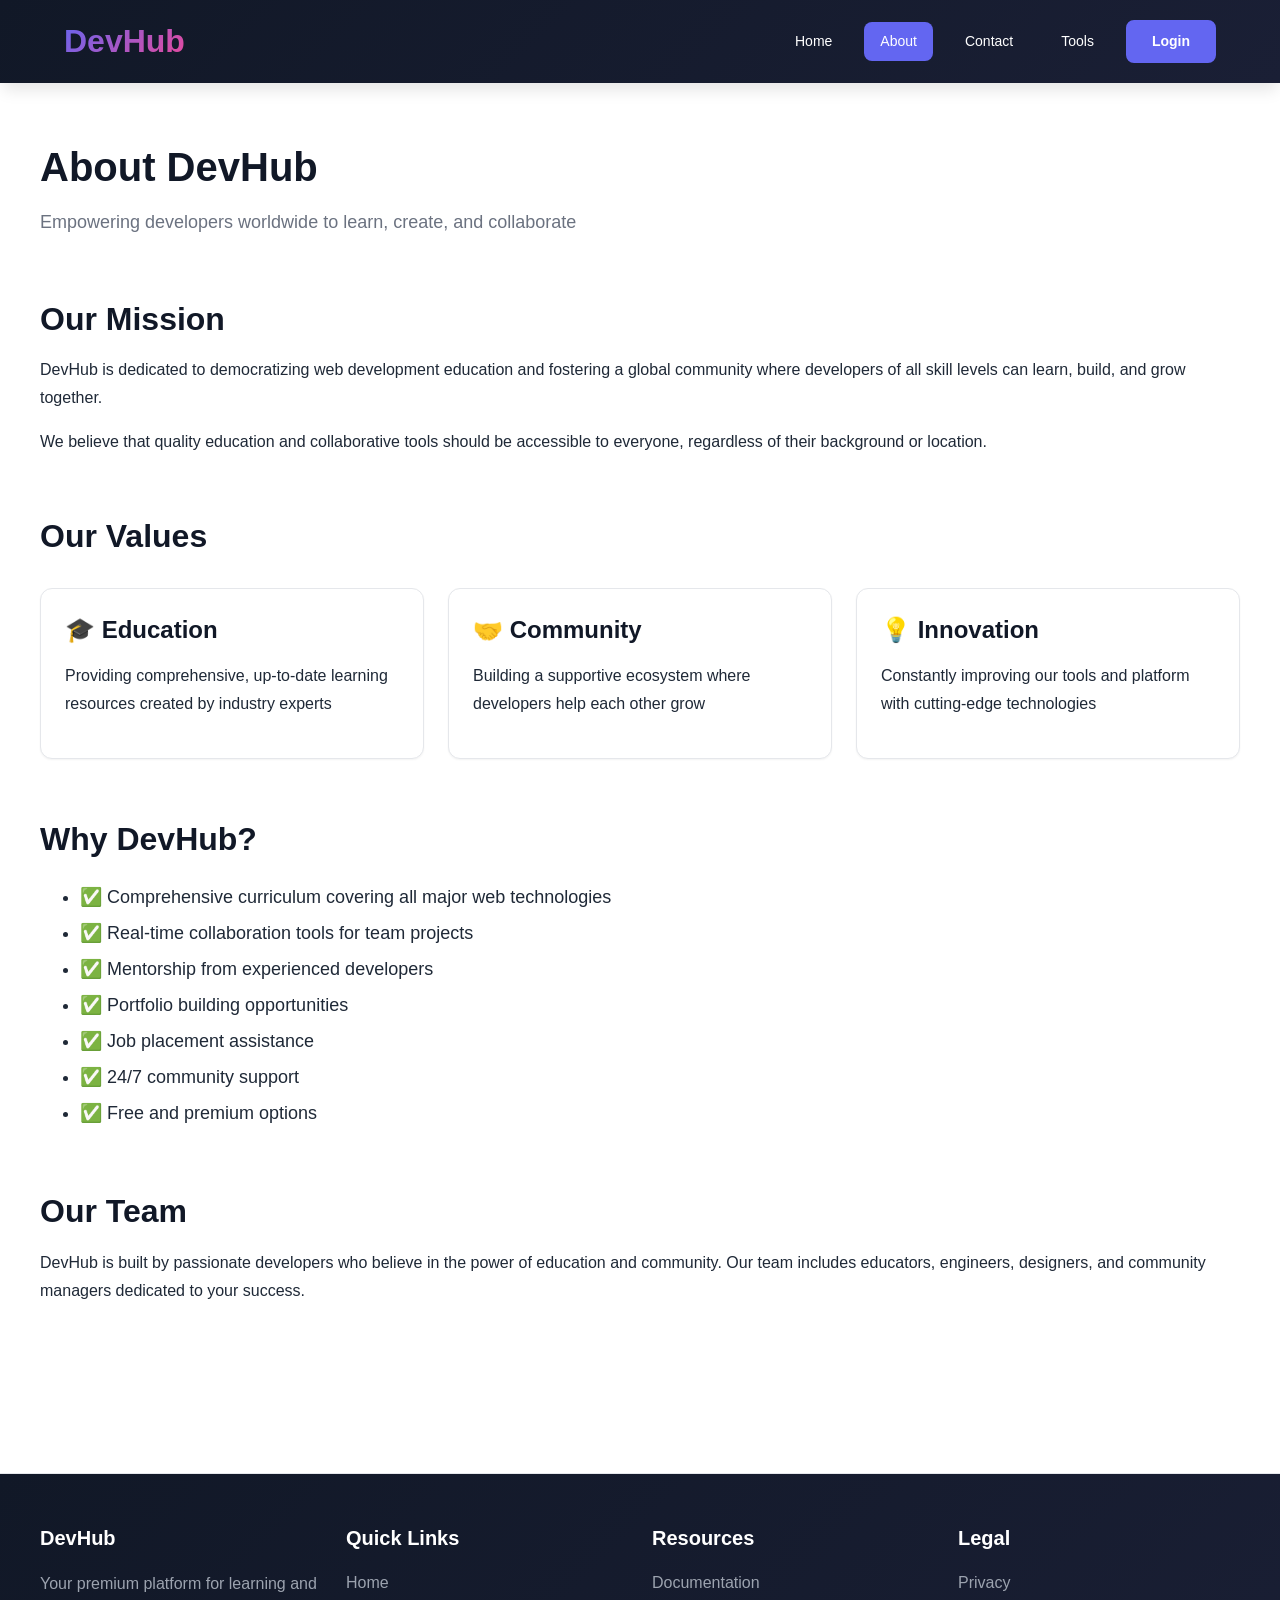
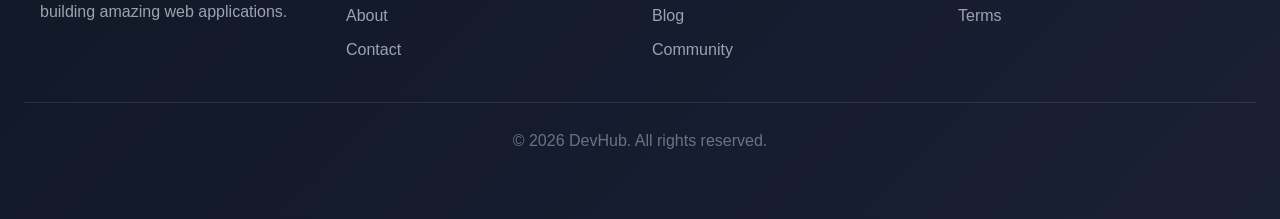
==== about.html @ 03b305f3 "htmlcommit2" ====
<!DOCTYPE html>
<html lang="en">
<head>
    <meta charset="UTF-8">
    <meta name="viewport" content="width=device-width, initial-scale=1.0">
    <meta name="description" content="About DevHub - Learn our story and mission">
    <title>About Us - DevHub</title>
    <link rel="icon" href="Media/Favicon.png" type="image/png">
    <link rel="stylesheet" href="css/global.css">
</head>
<body>
    <header>
        <div class="header-container">
            <div class="logo">
                <span>DevHub</span>
            </div>
            <nav>
                <a href="index.html">Home</a>
                <a href="about.html" class="active">About</a>
                <a href="contact.html">Contact</a>
                <a href="counter.html">Tools</a>
                <a href="login.html" class="nav-button">Login</a>
            </nav>
        </div>
    </header>

    <main class="container" style="padding: 60px 0;">
        <h1>About DevHub</h1>
        <p style="font-size: 18px; color: #6b7280;">Empowering developers worldwide to learn, create, and collaborate</p>

        <section style="margin: 60px 0;">
            <h2>Our Mission</h2>
            <p>DevHub is dedicated to democratizing web development education and fostering a global community where developers of all skill levels can learn, build, and grow together.</p>
            <p>We believe that quality education and collaborative tools should be accessible to everyone, regardless of their background or location.</p>
        </section>

        <section style="margin: 60px 0;">
            <h2>Our Values</h2>
            <div class="grid grid-3" style="margin-top: 30px;">
                <div class="card">
                    <h3>🎓 Education</h3>
                    <p>Providing comprehensive, up-to-date learning resources created by industry experts</p>
                </div>
                <div class="card">
                    <h3>🤝 Community</h3>
                    <p>Building a supportive ecosystem where developers help each other grow</p>
                </div>
                <div class="card">
                    <h3>💡 Innovation</h3>
                    <p>Constantly improving our tools and platform with cutting-edge technologies</p>
                </div>
            </div>
        </section>

        <section style="margin: 60px 0;">
            <h2>Why DevHub?</h2>
            <ul style="font-size: 18px; line-height: 2;">
                <li>✅ Comprehensive curriculum covering all major web technologies</li>
                <li>✅ Real-time collaboration tools for team projects</li>
                <li>✅ Mentorship from experienced developers</li>
                <li>✅ Portfolio building opportunities</li>
                <li>✅ Job placement assistance</li>
                <li>✅ 24/7 community support</li>
                <li>✅ Free and premium options</li>
            </ul>
        </section>

        <section style="margin: 60px 0;">
            <h2>Our Team</h2>
            <p>DevHub is built by passionate developers who believe in the power of education and community. Our team includes educators, engineers, designers, and community managers dedicated to your success.</p>
        </section>
    </main>

    <footer>
        <div class="footer-container">
            <div class="footer-section">
                <h4>DevHub</h4>
                <p>Your premium platform for learning and building amazing web applications.</p>
            </div>
            <div class="footer-section">
                <h4>Quick Links</h4>
                <ul>
                    <li><a href="index.html">Home</a></li>
                    <li><a href="about.html">About</a></li>
                    <li><a href="contact.html">Contact</a></li>
                </ul>
            </div>
            <div class="footer-section">
                <h4>Resources</h4>
                <ul>
                    <li><a href="#">Documentation</a></li>
                    <li><a href="#">Blog</a></li>
                    <li><a href="#">Community</a></li>
                </ul>
            </div>
            <div class="footer-section">
                <h4>Legal</h4>
                <ul>
                    <li><a href="#">Privacy</a></li>
                    <li><a href="#">Terms</a></li>
                </ul>
            </div>
        </div>
        <div class="footer-bottom">
            <p>&copy; 2026 DevHub. All rights reserved.</p>
        </div>
    </footer>
</body>
</html>
---- css/global.css ----
/* ============================================================================
   GLOBAL STYLES - DevHub Portal
   ============================================================================ */

:root {
    /* Color Palette - Modern Tech Theme */
    --color-primary: #6366f1;        /* Indigo */
    --color-primary-dark: #4f46e5;
    --color-primary-light: #818cf8;
    --color-secondary: #ec4899;      /* Pink */
    --color-accent: #06b6d4;         /* Cyan */
    --color-success: #10b981;        /* Green */
    --color-danger: #ef4444;         /* Red */
    --color-warning: #f59e0b;        /* Amber */
    --color-info: #3b82f6;           /* Blue */
    
    /* Neutral Colors */
    --color-light: #f9fafb;
    --color-lighter: #f3f4f6;
    --color-gray-100: #e5e7eb;
    --color-gray-200: #d1d5db;
    --color-gray-300: #d1d5db;
    --color-gray-400: #9ca3af;
    --color-gray-500: #6b7280;
    --color-dark: #1f2937;
    --color-darker: #111827;
    --color-black: #000;
    --color-white: #fff;

    /* Spacing */
    --spacing-xs: 4px;
    --spacing-sm: 8px;
    --spacing-md: 16px;
    --spacing-lg: 24px;
    --spacing-xl: 32px;
    --spacing-2xl: 48px;

    /* Typography */
    --font-family-base: -apple-system, BlinkMacSystemFont, 'Segoe UI', 'Roboto', 'Oxygen', 'Ubuntu', 'Cantarell', sans-serif;
    --font-family-mono: 'JetBrains Mono', 'Fira Code', 'Courier New', monospace;
    --font-size-base: 16px;
    --font-size-sm: 14px;
    --font-size-xs: 12px;
    --font-size-lg: 18px;
    --font-size-xl: 24px;
    --font-size-2xl: 32px;
    --font-size-3xl: 48px;

    /* Border Radius */
    --border-radius: 8px;
    --border-radius-lg: 12px;
    --border-radius-xl: 16px;

    /* Shadows */
    --shadow-sm: 0 1px 2px 0 rgba(0, 0, 0, 0.05);
    --shadow-md: 0 4px 6px -1px rgba(0, 0, 0, 0.1);
    --shadow-lg: 0 10px 15px -3px rgba(0, 0, 0, 0.1);
    --shadow-xl: 0 20px 25px -5px rgba(0, 0, 0, 0.1);

    /* Transitions */
    --transition: all 0.3s cubic-bezier(0.4, 0, 0.2, 1);
}

/* ============================================================================
   BASE RESET & NORMALIZATION
   ============================================================================ */

* {
    box-sizing: border-box;
}

html {
    scroll-behavior: smooth;
}

body {
    font-family: var(--font-family-base);
    font-size: var(--font-size-base);
    line-height: 1.6;
    color: var(--color-dark);
    background-color: var(--color-white);
    margin: 0;
    padding: 0;
    transition: var(--transition);
}

h1, h2, h3, h4, h5, h6 {
    margin-top: 0;
    margin-bottom: var(--spacing-md);
    font-weight: 700;
    color: var(--color-darker);
}

h1 { font-size: 2.5rem; line-height: 1.2; }
h2 { font-size: 2rem; line-height: 1.3; }
h3 { font-size: 1.5rem; line-height: 1.4; }
h4 { font-size: 1.25rem; }
h5 { font-size: 1.1rem; }
h6 { font-size: 1rem; }

p {
    margin-top: 0;
    margin-bottom: var(--spacing-md);
    line-height: 1.75;
}

a {
    color: var(--color-primary);
    text-decoration: none;
    transition: var(--transition);
}

a:hover {
    color: var(--color-primary-dark);
}

hr {
    border: none;
    border-top: 1px solid var(--color-gray-100);
    margin: var(--spacing-lg) 0;
}

img {
    max-width: 100%;
    height: auto;
    display: block;
}

code {
    font-family: var(--font-family-mono);
    background-color: var(--color-lighter);
    padding: 2px 6px;
    border-radius: var(--border-radius);
    font-size: 0.9em;
    color: var(--color-danger);
}

pre {
    background-color: var(--color-darker);
    color: var(--color-white);
    padding: var(--spacing-lg);
    border-radius: var(--border-radius-lg);
    overflow-x: auto;
    font-family: var(--font-family-mono);
    line-height: 1.5;
}

pre code {
    background: none;
    color: inherit;
    padding: 0;
}

/* ============================================================================
   HEADER & NAVIGATION
   ============================================================================ */

header {
    background: linear-gradient(135deg, var(--color-darker) 0%, #1a1f35 100%);
    color: var(--color-white);
    padding: var(--spacing-md) 0;
    box-shadow: var(--shadow-lg);
    position: sticky;
    top: 0;
    z-index: 100;
}

header a {
    color: var(--color-white);
}

header a:hover {
    color: var(--color-primary-light);
}

.header-container {
    max-width: 1200px;
    margin: 0 auto;
    padding: 0 var(--spacing-lg);
    display: flex;
    justify-content: space-between;
    align-items: center;
}

.logo {
    display: flex;
    align-items: center;
    gap: var(--spacing-sm);
    font-size: var(--font-size-2xl);
    font-weight: 700;
    color: var(--color-white);
}

.logo span {
    background: linear-gradient(135deg, var(--color-primary) 0%, var(--color-secondary) 100%);
    -webkit-background-clip: text;
    -webkit-text-fill-color: transparent;
    background-clip: text;
}

.logo img {
    width: 40px;
    height: 40px;
}

nav {
    display: flex;
    gap: var(--spacing-md);
    align-items: center;
}

nav a {
    padding: var(--spacing-sm) var(--spacing-md);
    border-radius: var(--border-radius);
    transition: var(--transition);
    font-size: var(--font-size-sm);
    font-weight: 500;
}

nav a:hover {
    background-color: rgba(255, 255, 255, 0.1);
}

nav a.active {
    background-color: var(--color-primary);
    color: var(--color-white);
}

.nav-button {
    background-color: var(--color-primary);
    padding: var(--spacing-sm) var(--spacing-lg);
    border-radius: var(--border-radius);
    color: var(--color-white);
    font-weight: 600;
    transition: var(--transition);
    border: 2px solid var(--color-primary);
}

.nav-button:hover {
    background-color: transparent;
    border-color: var(--color-white);
}

.mobile-menu-toggle {
    display: none;
    flex-direction: column;
    gap: 5px;
    cursor: pointer;
}

.mobile-menu-toggle span {
    width: 25px;
    height: 3px;
    background-color: var(--color-white);
    border-radius: 2px;
    transition: var(--transition);
}

/* ============================================================================
   FOOTER
   ============================================================================ */

footer {
    background: linear-gradient(135deg, var(--color-darker) 0%, #1a1f35 100%);
    color: var(--color-gray-400);
    text-align: center;
    padding: var(--spacing-2xl) var(--spacing-lg);
    margin-top: var(--spacing-2xl);
    border-top: 1px solid var(--color-gray-100);
}

.footer-container {
    max-width: 1200px;
    margin: 0 auto;
    display: grid;
    grid-template-columns: repeat(auto-fit, minmax(250px, 1fr));
    gap: var(--spacing-lg);
    text-align: left;
    margin-bottom: var(--spacing-xl);
}

.footer-section h4 {
    color: var(--color-white);
    margin-bottom: var(--spacing-md);
}

.footer-section ul {
    list-style: none;
    padding: 0;
    margin: 0;
}

.footer-section ul li {
    margin-bottom: var(--spacing-sm);
}

.footer-section a {
    color: var(--color-gray-400);
    text-decoration: none;
}

.footer-section a:hover {
    color: var(--color-primary);
}

.footer-bottom {
    border-top: 1px solid rgba(255, 255, 255, 0.1);
    padding-top: var(--spacing-lg);
    text-align: center;
    color: var(--color-gray-500);
}

.footer-bottom a {
    color: var(--color-primary);
}

/* ============================================================================
   FORMS
   ============================================================================ */

form {
    margin: 0 auto;
}

.form-group {
    margin-bottom: var(--spacing-lg);
}

label {
    display: block;
    margin-bottom: var(--spacing-sm);
    font-weight: 600;
    color: var(--color-dark);
    font-size: var(--font-size-sm);
}

label span.required {
    color: var(--color-danger);
}

input[type="text"],
input[type="email"],
input[type="password"],
input[type="date"],
input[type="number"],
input[type="phone"],
input[type="url"],
textarea,
select {
    width: 100%;
    padding: var(--spacing-sm) var(--spacing-md);
    margin-bottom: 0;
    border: 1px solid var(--color-gray-200);
    border-radius: var(--border-radius);
    font-family: var(--font-family-base);
    font-size: var(--font-size-base);
    transition: var(--transition);
    background-color: var(--color-white);
    color: var(--color-dark);
}

input[type="text"]:focus,
input[type="email"]:focus,
input[type="password"]:focus,
input[type="date"]:focus,
input[type="number"]:focus,
input[type="phone"]:focus,
input[type="url"]:focus,
textarea:focus,
select:focus {
    outline: none;
    border-color: var(--color-primary);
    box-shadow: 0 0 0 3px rgba(99, 102, 241, 0.1);
    background-color: var(--color-white);
}

textarea {
    resize: vertical;
    min-height: 120px;
}

input[type="checkbox"],
input[type="radio"] {
    margin-right: var(--spacing-sm);
    cursor: pointer;
}

.checkbox-group,
.radio-group {
    display: flex;
    flex-direction: column;
    gap: var(--spacing-sm);
}

.checkbox-item,
.radio-item {
    display: flex;
    align-items: center;
}

.form-hint {
    font-size: var(--font-size-xs);
    color: var(--color-gray-500);
    margin-top: var(--spacing-xs);
}

.form-error {
    font-size: var(--font-size-xs);
    color: var(--color-danger);
    margin-top: var(--spacing-xs);
}

input.error,
textarea.error,
select.error {
    border-color: var(--color-danger);
    box-shadow: 0 0 0 3px rgba(239, 68, 68, 0.1);
}

/* ============================================================================
   BUTTONS
   ============================================================================ */

.btn {
    display: inline-flex;
    align-items: center;
    justify-content: center;
    padding: var(--spacing-sm) var(--spacing-lg);
    background-color: var(--color-primary);
    color: var(--color-white);
    border: 2px solid transparent;
    border-radius: var(--border-radius);
    font-size: var(--font-size-base);
    font-weight: 600;
    cursor: pointer;
    transition: var(--transition);
    text-decoration: none;
    gap: var(--spacing-sm);
}

.btn:hover {
    transform: translateY(-2px);
    box-shadow: var(--shadow-lg);
}

.btn:active {
    transform: translateY(0);
}

.btn-primary {
    background-color: var(--color-primary);
}

.btn-primary:hover {
    background-color: var(--color-primary-dark);
}

.btn-secondary {
    background-color: var(--color-secondary);
}

.btn-secondary:hover {
    background-color: #be123c;
}

.btn-success {
    background-color: var(--color-success);
}

.btn-success:hover {
    background-color: #059669;
}

.btn-danger {
    background-color: var(--color-danger);
}

.btn-danger:hover {
    background-color: #dc2626;
}

.btn-outline {
    background-color: transparent;
    border-color: var(--color-primary);
    color: var(--color-primary);
}

.btn-outline:hover {
    background-color: var(--color-primary);
    color: var(--color-white);
}

.btn-sm {
    padding: var(--spacing-xs) var(--spacing-sm);
    font-size: var(--font-size-sm);
}

.btn-lg {
    padding: var(--spacing-md) var(--spacing-xl);
    font-size: var(--font-size-lg);
}

.btn-block {
    width: 100%;
}

.btn:disabled {
    opacity: 0.5;
    cursor: not-allowed;
}

/* ============================================================================
   TABLES
   ============================================================================ */

table {
    width: 100%;
    border-collapse: collapse;
    background-color: var(--color-white);
    box-shadow: var(--shadow-sm);
    border-radius: var(--border-radius-lg);
    overflow: hidden;
}

table caption {
    font-weight: 700;
    font-size: var(--font-size-lg);
    color: var(--color-dark);
    margin-bottom: var(--spacing-md);
    text-align: left;
}

table thead {
    background-color: var(--color-lighter);
    border-bottom: 2px solid var(--color-gray-100);
}

table th {
    padding: var(--spacing-md);
    text-align: left;
    font-weight: 700;
    color: var(--color-dark);
    font-size: var(--font-size-sm);
}

table td {
    padding: var(--spacing-md);
    border-bottom: 1px solid var(--color-gray-100);
}

table tbody tr:hover {
    background-color: var(--color-lighter);
}

table tbody tr:last-child td {
    border-bottom: none;
}

/* ============================================================================
   CARDS & COMPONENTS
   ============================================================================ */

.card {
    background-color: var(--color-white);
    border: 1px solid var(--color-gray-100);
    border-radius: var(--border-radius-lg);
    padding: var(--spacing-lg);
    box-shadow: var(--shadow-sm);
    transition: var(--transition);
}

.card:hover {
    box-shadow: var(--shadow-md);
    border-color: var(--color-gray-200);
}

.card-header {
    border-bottom: 1px solid var(--color-gray-100);
    padding-bottom: var(--spacing-md);
    margin-bottom: var(--spacing-md);
}

.card-body {
    padding: 0;
}

.card-footer {
    border-top: 1px solid var(--color-gray-100);
    padding-top: var(--spacing-md);
    margin-top: var(--spacing-md);
}

.badge {
    display: inline-block;
    padding: var(--spacing-xs) var(--spacing-sm);
    border-radius: 20px;
    font-size: var(--font-size-xs);
    font-weight: 600;
    background-color: var(--color-lighter);
    color: var(--color-dark);
}

.badge-primary {
    background-color: rgba(99, 102, 241, 0.1);
    color: var(--color-primary);
}

.badge-success {
    background-color: rgba(16, 185, 129, 0.1);
    color: var(--color-success);
}

.badge-danger {
    background-color: rgba(239, 68, 68, 0.1);
    color: var(--color-danger);
}

.alert {
    padding: var(--spacing-md);
    border-radius: var(--border-radius);
    margin-bottom: var(--spacing-md);
    border-left: 4px solid;
}

.alert-info {
    background-color: rgba(59, 130, 246, 0.1);
    color: #1e40af;
    border-color: var(--color-info);
}

.alert-success {
    background-color: rgba(16, 185, 129, 0.1);
    color: #065f46;
    border-color: var(--color-success);
}

.alert-warning {
    background-color: rgba(245, 158, 11, 0.1);
    color: #92400e;
    border-color: var(--color-warning);
}

.alert-danger {
    background-color: rgba(239, 68, 68, 0.1);
    color: #7f1d1d;
    border-color: var(--color-danger);
}

/* ============================================================================
   UTILITY CLASSES
   ============================================================================ */

.container {
    max-width: 1200px;
    margin: 0 auto;
    padding: 0 var(--spacing-lg);
}

.container-sm {
    max-width: 800px;
}

.grid {
    display: grid;
    gap: var(--spacing-lg);
}

.grid-2 {
    grid-template-columns: repeat(auto-fit, minmax(300px, 1fr));
}

.grid-3 {
    grid-template-columns: repeat(auto-fit, minmax(250px, 1fr));
}

.grid-4 {
    grid-template-columns: repeat(auto-fit, minmax(200px, 1fr));
}

.flex {
    display: flex;
}

.flex-col {
    flex-direction: column;
}

.flex-between {
    justify-content: space-between;
}

.flex-center {
    justify-content: center;
    align-items: center;
}

.items-center {
    align-items: center;
}

.gap-1 { gap: var(--spacing-xs); }
.gap-2 { gap: var(--spacing-sm); }
.gap-3 { gap: var(--spacing-md); }
.gap-4 { gap: var(--spacing-lg); }

.text-center {
    text-align: center;
}

.text-left {
    text-align: left;
}

.text-right {
    text-align: right;
}

.text-primary {
    color: var(--color-primary);
}

.text-secondary {
    color: var(--color-secondary);
}

.text-success {
    color: var(--color-success);
}

.text-danger {
    color: var(--color-danger);
}

.text-muted {
    color: var(--color-gray-400);
}

.text-sm { font-size: var(--font-size-sm); }
.text-lg { font-size: var(--font-size-lg); }
.text-xl { font-size: var(--font-size-xl); }
.text-2xl { font-size: var(--font-size-2xl); }
.text-3xl { font-size: var(--font-size-3xl); }

.font-bold { font-weight: 700; }
.font-semibold { font-weight: 600; }
.font-medium { font-weight: 500; }
.font-normal { font-weight: 400; }

.mt-0 { margin-top: 0; }
.mt-1 { margin-top: var(--spacing-xs); }
.mt-2 { margin-top: var(--spacing-sm); }
.mt-3 { margin-top: var(--spacing-md); }
.mt-4 { margin-top: var(--spacing-lg); }
.mt-5 { margin-top: var(--spacing-xl); }

.mb-0 { margin-bottom: 0; }
.mb-1 { margin-bottom: var(--spacing-xs); }
.mb-2 { margin-bottom: var(--spacing-sm); }
.mb-3 { margin-bottom: var(--spacing-md); }
.mb-4 { margin-bottom: var(--spacing-lg); }
.mb-5 { margin-bottom: var(--spacing-xl); }

.my-1 { margin-top: var(--spacing-xs); margin-bottom: var(--spacing-xs); }
.my-2 { margin-top: var(--spacing-sm); margin-bottom: var(--spacing-sm); }
.my-3 { margin-top: var(--spacing-md); margin-bottom: var(--spacing-md); }
.my-4 { margin-top: var(--spacing-lg); margin-bottom: var(--spacing-lg); }

.p-0 { padding: 0; }
.p-1 { padding: var(--spacing-xs); }
.p-2 { padding: var(--spacing-sm); }
.p-3 { padding: var(--spacing-md); }
.p-4 { padding: var(--spacing-lg); }
.p-5 { padding: var(--spacing-xl); }

.px-2 { padding-left: var(--spacing-sm); padding-right: var(--spacing-sm); }
.px-3 { padding-left: var(--spacing-md); padding-right: var(--spacing-md); }
.px-4 { padding-left: var(--spacing-lg); padding-right: var(--spacing-lg); }

.py-2 { padding-top: var(--spacing-sm); padding-bottom: var(--spacing-sm); }
.py-3 { padding-top: var(--spacing-md); padding-bottom: var(--spacing-md); }
.py-4 { padding-top: var(--spacing-lg); padding-bottom: var(--spacing-lg); }

.rounded { border-radius: var(--border-radius); }
.rounded-lg { border-radius: var(--border-radius-lg); }
.rounded-xl { border-radius: var(--border-radius-xl); }

.shadow { box-shadow: var(--shadow-sm); }
.shadow-md { box-shadow: var(--shadow-md); }
.shadow-lg { box-shadow: var(--shadow-lg); }
.shadow-xl { box-shadow: var(--shadow-xl); }

.bg-light { background-color: var(--color-light); }
.bg-lighter { background-color: var(--color-lighter); }
.bg-white { background-color: var(--color-white); }
.bg-darker { background-color: var(--color-darker); }

.border { border: 1px solid var(--color-gray-100); }
.border-t { border-top: 1px solid var(--color-gray-100); }
.border-b { border-bottom: 1px solid var(--color-gray-100); }

.w-full { width: 100%; }
.h-auto { height: auto; }

.hidden { display: none; }
.block { display: block; }
.inline-block { display: inline-block; }

.cursor-pointer { cursor: pointer; }

.opacity-50 { opacity: 0.5; }
.opacity-75 { opacity: 0.75; }

.transition { transition: var(--transition); }

/* Accessibility */
.sr-only {
    position: absolute;
    width: 1px;
    height: 1px;
    padding: 0;
    margin: -1px;
    overflow: hidden;
    clip: rect(0, 0, 0, 0);
    white-space: nowrap;
    border-width: 0;
}

/* ============================================================================
   RESPONSIVE DESIGN
   ============================================================================ */

@media (max-width: 768px) {
    h1 { font-size: 2rem; }
    h2 { font-size: 1.5rem; }
    h3 { font-size: 1.25rem; }

    .header-container {
        flex-direction: column;
        gap: var(--spacing-md);
    }

    nav {
        display: none;
        width: 100%;
        flex-direction: column;
    }

    nav.active {
        display: flex;
    }

    .mobile-menu-toggle {
        display: flex;
    }

    .grid-2,
    .grid-3,
    .grid-4 {
        grid-template-columns: 1fr;
    }

    .container {
        padding: 0 var(--spacing-md);
    }

    table {
        font-size: var(--font-size-sm);
    }

    table th,
    table td {
        padding: var(--spacing-sm);
    }

    form {
        max-width: 100%;
    }

    .btn {
        width: 100%;
    }

    .footer-container {
        grid-template-columns: 1fr;
        text-align: center;
    }
}

@media (max-width: 480px) {
    h1 { font-size: 1.75rem; }
    h2 { font-size: 1.25rem; }
    h3 { font-size: 1rem; }

    body {
        font-size: var(--font-size-sm);
    }

    .container {
        padding: 0 var(--spacing-sm);
    }

    .p-3,
    .p-4,
    .p-5 {
        padding: var(--spacing-md);
    }

    .gap-4 {
        gap: var(--spacing-md);
    }
}

/* Dark mode support (optional) */
@media (prefers-color-scheme: dark) {
    body {
        background-color: var(--color-darker);
        color: var(--color-lighter);
    }

    table,
    .card {
        background-color: #1f2937;
        border-color: #374151;
    }

    input,
    textarea,
    select {
        background-color: #1f2937;
        color: var(--color-lighter);
        border-color: #374151;
    }
}
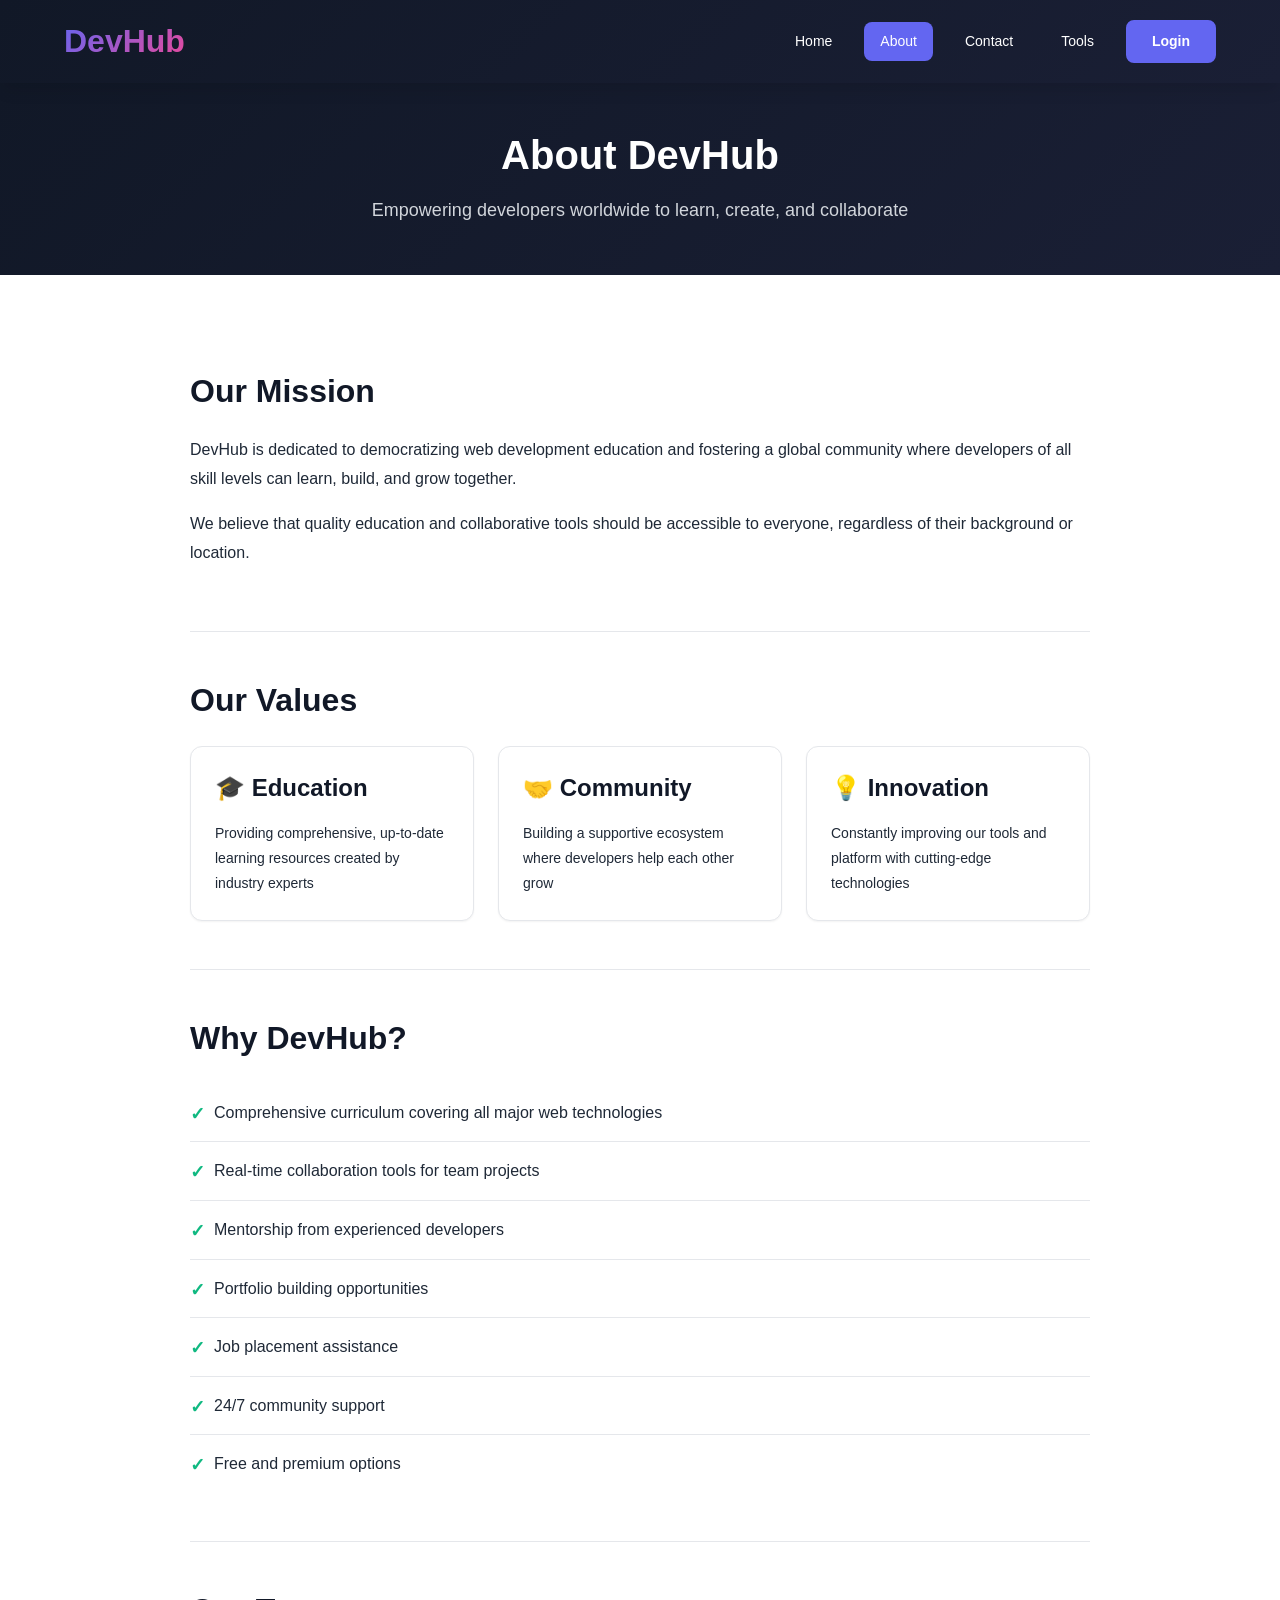
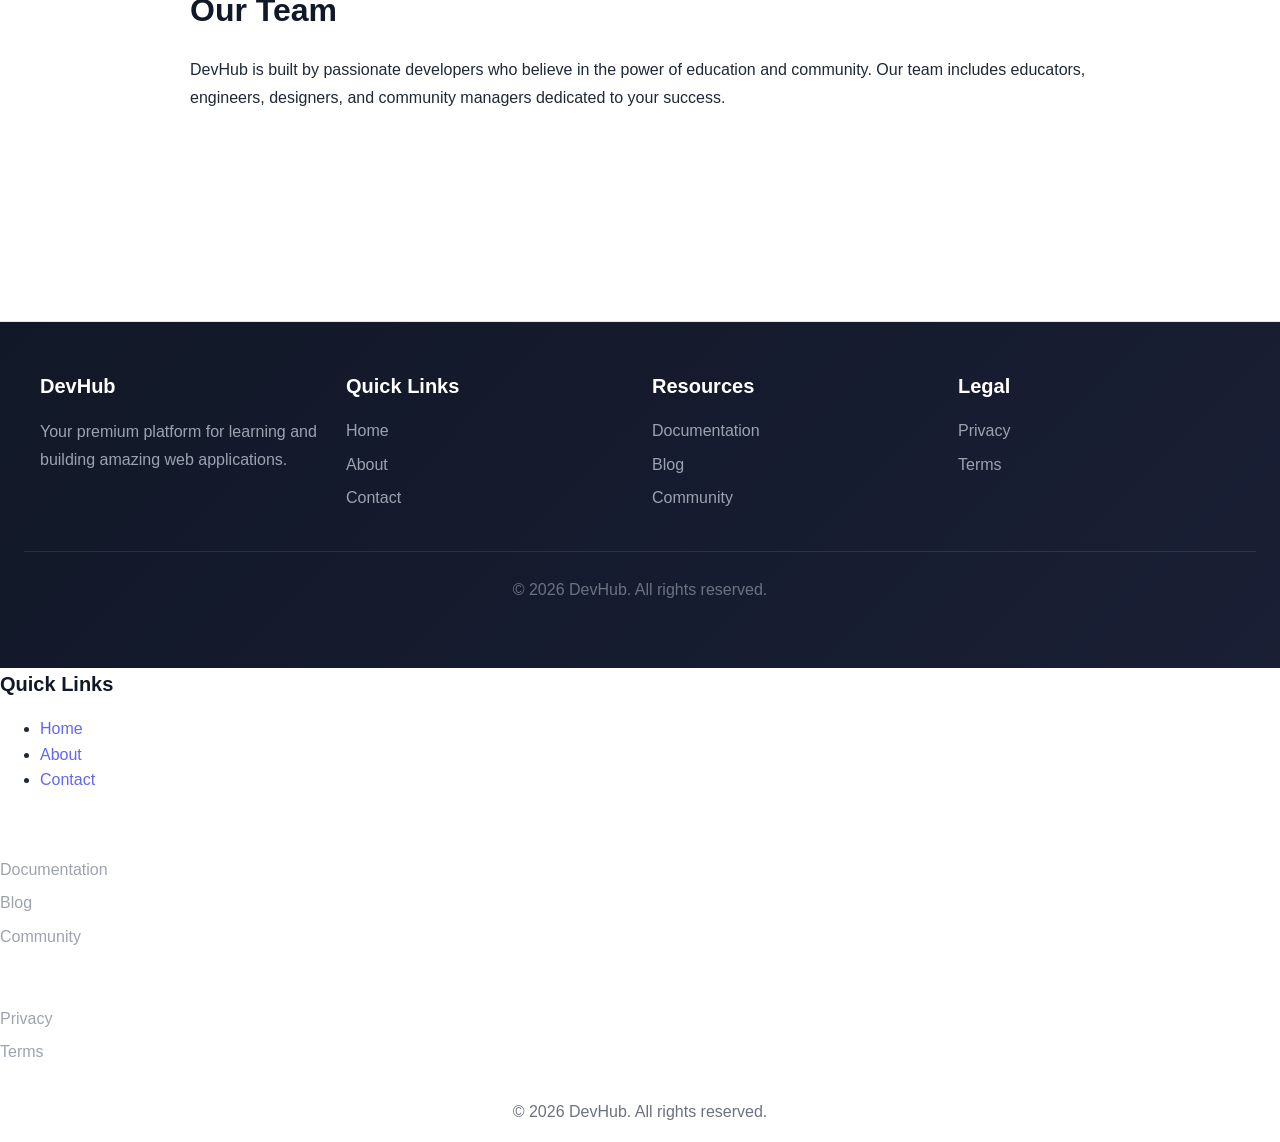
==== commit 3bd98c14: "htmlcommit3" ====
--- a/about.html
+++ b/about.html
@@ -7,6 +7,7 @@
     <title>About Us - DevHub</title>
     <link rel="icon" href="Media/Favicon.png" type="image/png">
     <link rel="stylesheet" href="css/global.css">
+    <link rel="stylesheet" href="css/pages.css">
 </head>
 <body>
     <header>
@@ -24,48 +25,50 @@
         </div>
     </header>
 
-    <main class="container" style="padding: 60px 0;">
+    <section class="page-header">
         <h1>About DevHub</h1>
-        <p style="font-size: 18px; color: #6b7280;">Empowering developers worldwide to learn, create, and collaborate</p>
+        <p>Empowering developers worldwide to learn, create, and collaborate</p>
+    </section>
 
-        <section style="margin: 60px 0;">
+    <main class="container page-content">
+        <section class="page-section">
             <h2>Our Mission</h2>
             <p>DevHub is dedicated to democratizing web development education and fostering a global community where developers of all skill levels can learn, build, and grow together.</p>
             <p>We believe that quality education and collaborative tools should be accessible to everyone, regardless of their background or location.</p>
         </section>
 
-        <section style="margin: 60px 0;">
+        <section class="page-section">
             <h2>Our Values</h2>
-            <div class="grid grid-3" style="margin-top: 30px;">
-                <div class="card">
+            <div class="values-grid">
+                <div class="value-card">
                     <h3>🎓 Education</h3>
                     <p>Providing comprehensive, up-to-date learning resources created by industry experts</p>
                 </div>
-                <div class="card">
+                <div class="value-card">
                     <h3>🤝 Community</h3>
                     <p>Building a supportive ecosystem where developers help each other grow</p>
                 </div>
-                <div class="card">
+                <div class="value-card">
                     <h3>💡 Innovation</h3>
                     <p>Constantly improving our tools and platform with cutting-edge technologies</p>
                 </div>
             </div>
         </section>
 
-        <section style="margin: 60px 0;">
+        <section class="page-section">
             <h2>Why DevHub?</h2>
-            <ul style="font-size: 18px; line-height: 2;">
-                <li>✅ Comprehensive curriculum covering all major web technologies</li>
-                <li>✅ Real-time collaboration tools for team projects</li>
-                <li>✅ Mentorship from experienced developers</li>
-                <li>✅ Portfolio building opportunities</li>
-                <li>✅ Job placement assistance</li>
-                <li>✅ 24/7 community support</li>
-                <li>✅ Free and premium options</li>
+            <ul class="utility-list">
+                <li>Comprehensive curriculum covering all major web technologies</li>
+                <li>Real-time collaboration tools for team projects</li>
+                <li>Mentorship from experienced developers</li>
+                <li>Portfolio building opportunities</li>
+                <li>Job placement assistance</li>
+                <li>24/7 community support</li>
+                <li>Free and premium options</li>
             </ul>
         </section>
 
-        <section style="margin: 60px 0;">
+        <section class="page-section">
             <h2>Our Team</h2>
             <p>DevHub is built by passionate developers who believe in the power of education and community. Our team includes educators, engineers, designers, and community managers dedicated to your success.</p>
         </section>
@@ -73,6 +76,8 @@
 
     <footer>
         <div class="footer-container">
+
+    <script src="js/main.js" defer></script>
             <div class="footer-section">
                 <h4>DevHub</h4>
                 <p>Your premium platform for learning and building amazing web applications.</p>
@@ -107,3 +112,32 @@
     </footer>
 </body>
 </html>
+                <h4>Quick Links</h4>
+                <ul>
+                    <li><a href="index.html">Home</a></li>
+                    <li><a href="about.html">About</a></li>
+                    <li><a href="contact.html">Contact</a></li>
+                </ul>
+            </div>
+            <div class="footer-section">
+                <h4>Resources</h4>
+                <ul>
+                    <li><a href="#">Documentation</a></li>
+                    <li><a href="#">Blog</a></li>
+                    <li><a href="#">Community</a></li>
+                </ul>
+            </div>
+            <div class="footer-section">
+                <h4>Legal</h4>
+                <ul>
+                    <li><a href="#">Privacy</a></li>
+                    <li><a href="#">Terms</a></li>
+                </ul>
+            </div>
+        </div>
+        <div class="footer-bottom">
+            <p>&copy; 2026 DevHub. All rights reserved.</p>
+        </div>
+    </footer>
+</body>
+</html>
--- a/css/global.css
+++ b/css/global.css
@@ -350,13 +350,31 @@
     width: 100%;
     padding: var(--spacing-sm) var(--spacing-md);
     margin-bottom: 0;
-    border: 1px solid var(--color-gray-200);
+    border: 2px solid var(--color-gray-200);
     border-radius: var(--border-radius);
     font-family: var(--font-family-base);
     font-size: var(--font-size-base);
     transition: var(--transition);
     background-color: var(--color-white);
     color: var(--color-dark);
+    appearance: none;
+}
+
+/* Select dropdown styling */
+select {
+    background-image: url("data:image/svg+xml,%3Csvg xmlns='http://www.w3.org/2000/svg' width='12' height='12' viewBox='0 0 12 12'%3E%3Cpath fill='%236b7280' d='M6 9L1 4h10z'/%3E%3C/svg%3E");
+    background-repeat: no-repeat;
+    background-position: right var(--spacing-md) center;
+    padding-right: var(--spacing-xl);
+}
+
+input[type="text"]::placeholder,
+input[type="email"]::placeholder,
+input[type="password"]::placeholder,
+input[type="phone"]::placeholder,
+input[type="url"]::placeholder,
+textarea::placeholder {
+    color: var(--color-gray-400);
 }
 
 input[type="text"]:focus,
--- a/css/pages.css
+++ b/css/pages.css
@@ -0,0 +1,204 @@
+/* ============================================================================
+   About & Contact Pages Styles
+   ============================================================================ */
+
+.page-header {
+    background: linear-gradient(135deg, var(--color-darker) 0%, #1a1f35 100%);
+    color: var(--color-white);
+    padding: var(--spacing-2xl) var(--spacing-lg);
+    text-align: center;
+    margin-bottom: var(--spacing-2xl);
+}
+
+.page-header h1 {
+    color: var(--color-white);
+    margin-bottom: var(--spacing-md);
+}
+
+.page-header p {
+    color: var(--color-gray-300);
+    font-size: var(--font-size-lg);
+    margin: 0;
+}
+
+.page-content {
+    padding: var(--spacing-2xl) 0;
+    max-width: 900px;
+    margin: 0 auto;
+}
+
+.page-section {
+    margin-bottom: var(--spacing-2xl);
+    padding-bottom: var(--spacing-2xl);
+    border-bottom: 1px solid var(--color-gray-100);
+}
+
+.page-section:last-child {
+    border-bottom: none;
+}
+
+.page-section h2 {
+    color: var(--color-darker);
+    margin-bottom: var(--spacing-lg);
+}
+
+.page-section p {
+    color: var(--color-gray-700);
+    line-height: 1.8;
+    margin-bottom: var(--spacing-md);
+}
+
+.values-grid {
+    display: grid;
+    grid-template-columns: repeat(auto-fit, minmax(250px, 1fr));
+    gap: var(--spacing-lg);
+    margin-top: var(--spacing-lg);
+}
+
+.value-card {
+    background: var(--color-white);
+    border: 1px solid var(--color-gray-100);
+    padding: var(--spacing-lg);
+    border-radius: var(--border-radius-lg);
+    box-shadow: var(--shadow-sm);
+    transition: var(--transition);
+}
+
+.value-card:hover {
+    box-shadow: var(--shadow-md);
+    border-color: var(--color-primary);
+}
+
+.value-card h3 {
+    color: var(--color-darker);
+    margin-bottom: var(--spacing-md);
+}
+
+.value-card p {
+    color: var(--color-gray-600);
+    margin: 0;
+    font-size: var(--font-size-sm);
+}
+
+/* Contact Page */
+.contact-grid {
+    display: grid;
+    grid-template-columns: repeat(auto-fit, minmax(200px, 1fr));
+    gap: var(--spacing-lg);
+    margin-bottom: var(--spacing-2xl);
+}
+
+.contact-item {
+    background: var(--color-white);
+    border: 1px solid var(--color-gray-100);
+    padding: var(--spacing-lg);
+    border-radius: var(--border-radius-lg);
+    text-align: center;
+}
+
+.contact-item h3 {
+    color: var(--color-darker);
+    margin-bottom: var(--spacing-md);
+}
+
+.contact-item p {
+    color: var(--color-gray-600);
+    margin: 0;
+}
+
+.contact-item a {
+    color: var(--color-primary);
+    font-weight: 600;
+    text-decoration: none;
+}
+
+.contact-item a:hover {
+    text-decoration: underline;
+}
+
+/* Contact Form */
+.contact-form-section {
+    background: var(--color-lighter);
+    padding: var(--spacing-2xl);
+    border-radius: var(--border-radius-lg);
+    max-width: 700px;
+    margin: 0 auto;
+}
+
+.contact-form-section h2 {
+    text-align: center;
+    margin-bottom: var(--spacing-lg);
+    color: var(--color-dark);
+}
+
+.contact-form-section label {
+    color: var(--color-dark);
+}
+
+.contact-form-section input,
+.contact-form-section textarea,
+.contact-form-section select {
+    color: var(--color-dark);
+    background-color: var(--color-white);
+}
+
+.form-row {
+    display: grid;
+    grid-template-columns: repeat(auto-fit, minmax(250px, 1fr));
+    gap: var(--spacing-md);
+}
+
+.form-row .form-group {
+    margin-bottom: 0;
+}
+
+/* Utility List */
+.utility-list {
+    list-style: none;
+    padding: 0;
+    margin: 0;
+}
+
+.utility-list li {
+    padding: var(--spacing-md) 0;
+    padding-left: var(--spacing-lg);
+    position: relative;
+    color: var(--color-gray-700);
+    border-bottom: 1px solid var(--color-gray-100);
+}
+
+.utility-list li:last-child {
+    border-bottom: none;
+}
+
+.utility-list li::before {
+    content: "✓";
+    position: absolute;
+    left: 0;
+    color: var(--color-success);
+    font-weight: 700;
+    font-size: var(--font-size-lg);
+}
+
+/* Responsive */
+@media (max-width: 768px) {
+    .page-content {
+        padding: var(--spacing-lg) 0;
+    }
+
+    .values-grid {
+        grid-template-columns: 1fr;
+    }
+
+    .contact-grid {
+        grid-template-columns: 1fr;
+    }
+
+    .contact-form-section {
+        padding: var(--spacing-lg);
+    }
+
+    .form-row {
+        grid-template-columns: 1fr;
+    }
+}
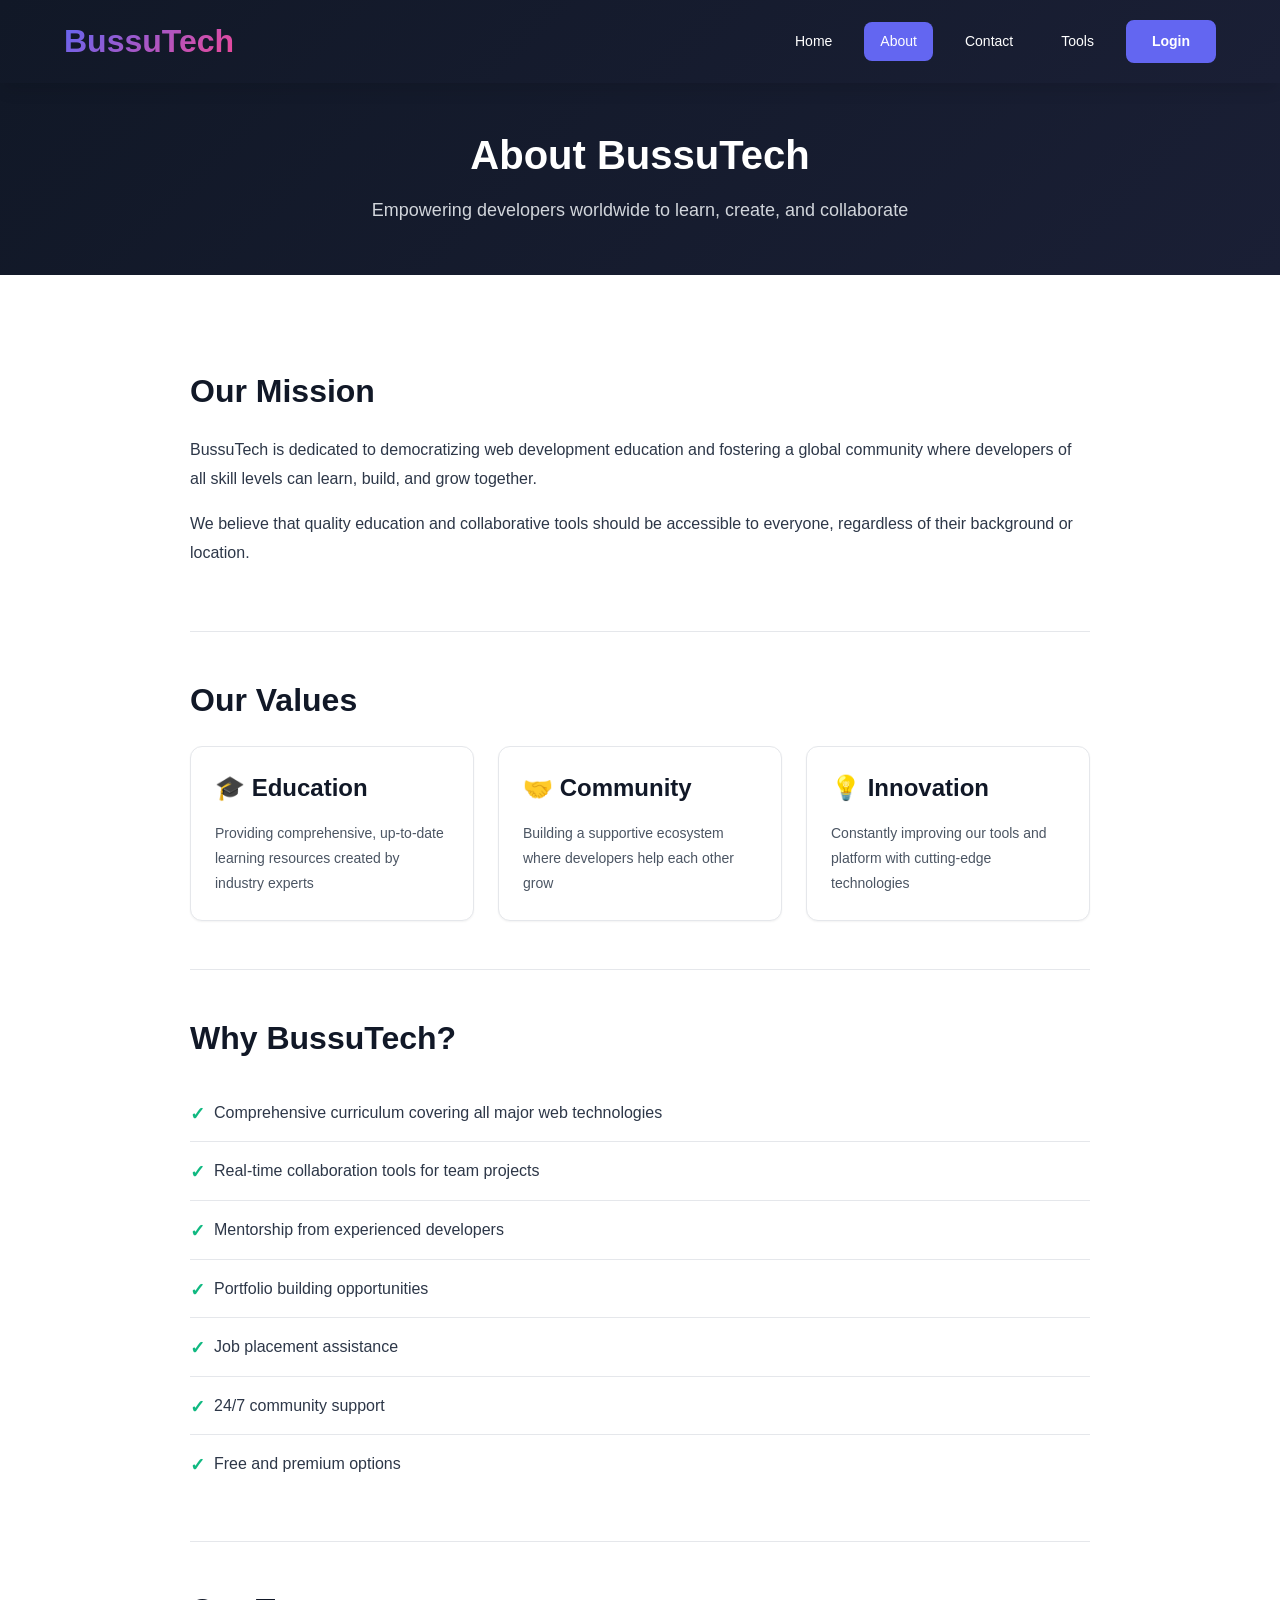
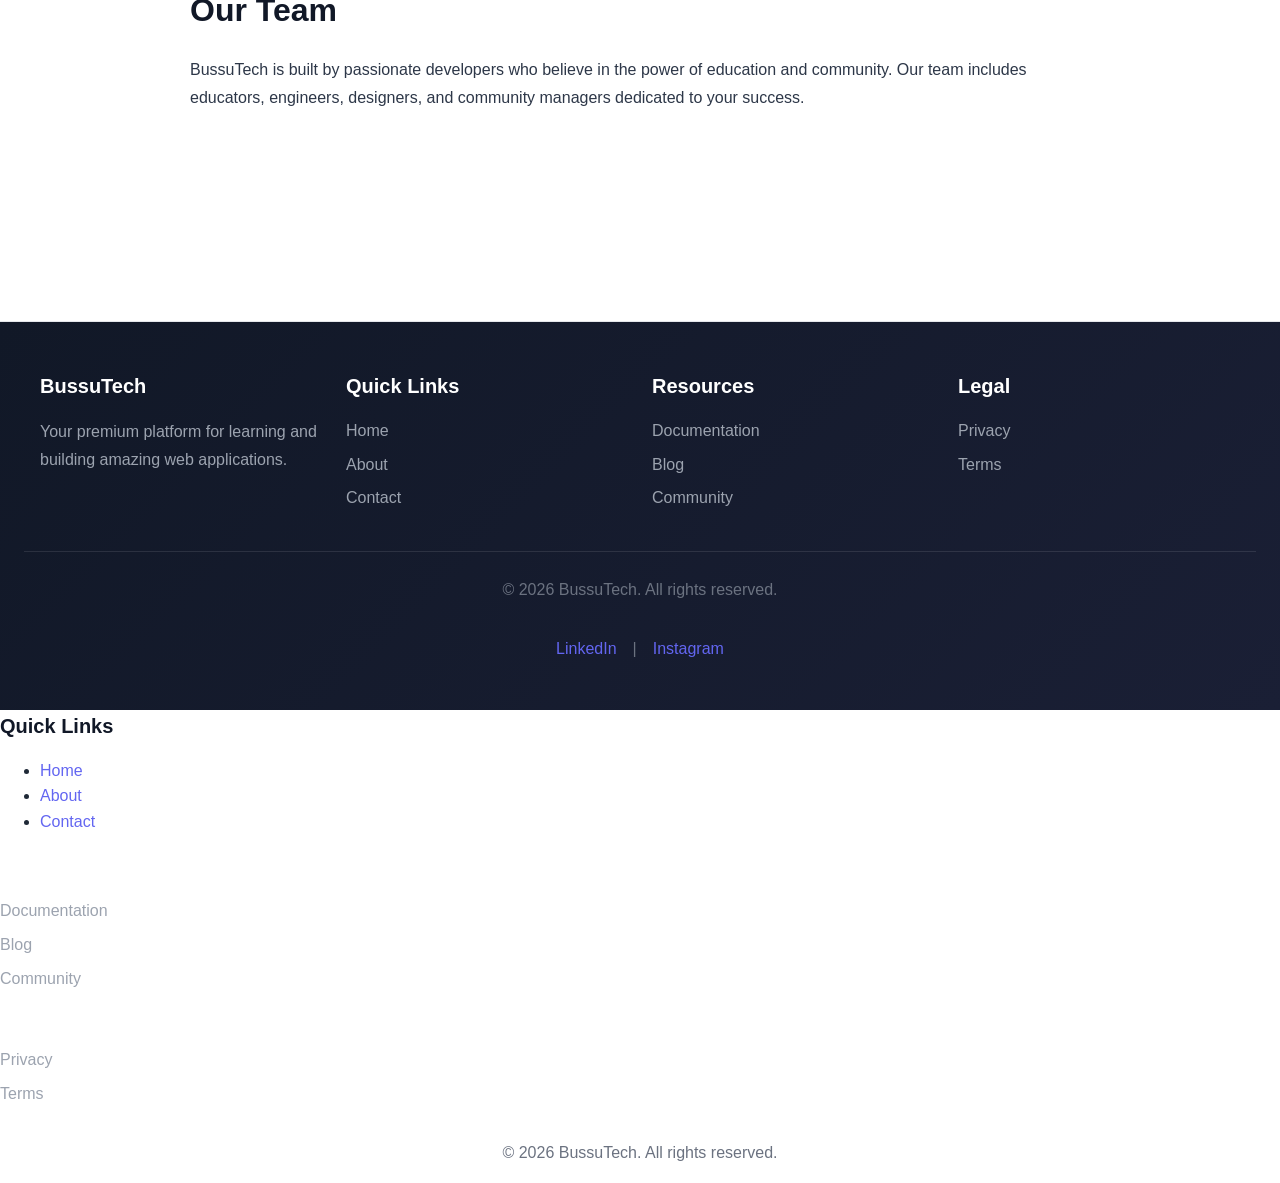
==== commit 17a65037: "HTMLcommit4" ====
--- a/about.html
+++ b/about.html
@@ -3,8 +3,8 @@
 <head>
     <meta charset="UTF-8">
     <meta name="viewport" content="width=device-width, initial-scale=1.0">
-    <meta name="description" content="About DevHub - Learn our story and mission">
-    <title>About Us - DevHub</title>
+    <meta name="description" content="About BussuTech - Learn our story and mission">
+    <title>About Us - BussuTech</title>
     <link rel="icon" href="Media/Favicon.png" type="image/png">
     <link rel="stylesheet" href="css/global.css">
     <link rel="stylesheet" href="css/pages.css">
@@ -13,7 +13,7 @@
     <header>
         <div class="header-container">
             <div class="logo">
-                <span>DevHub</span>
+                <a href="index.html"><span>BussuTech</span></a>
             </div>
             <nav>
                 <a href="index.html">Home</a>
@@ -26,14 +26,14 @@
     </header>
 
     <section class="page-header">
-        <h1>About DevHub</h1>
+        <h1>About BussuTech</h1>
         <p>Empowering developers worldwide to learn, create, and collaborate</p>
     </section>
 
     <main class="container page-content">
         <section class="page-section">
             <h2>Our Mission</h2>
-            <p>DevHub is dedicated to democratizing web development education and fostering a global community where developers of all skill levels can learn, build, and grow together.</p>
+            <p>BussuTech is dedicated to democratizing web development education and fostering a global community where developers of all skill levels can learn, build, and grow together.</p>
             <p>We believe that quality education and collaborative tools should be accessible to everyone, regardless of their background or location.</p>
         </section>
 
@@ -56,7 +56,7 @@
         </section>
 
         <section class="page-section">
-            <h2>Why DevHub?</h2>
+            <h2>Why BussuTech?</h2>
             <ul class="utility-list">
                 <li>Comprehensive curriculum covering all major web technologies</li>
                 <li>Real-time collaboration tools for team projects</li>
@@ -70,7 +70,7 @@
 
         <section class="page-section">
             <h2>Our Team</h2>
-            <p>DevHub is built by passionate developers who believe in the power of education and community. Our team includes educators, engineers, designers, and community managers dedicated to your success.</p>
+            <p>BussuTech is built by passionate developers who believe in the power of education and community. Our team includes educators, engineers, designers, and community managers dedicated to your success.</p>
         </section>
     </main>
 
@@ -79,7 +79,7 @@
 
     <script src="js/main.js" defer></script>
             <div class="footer-section">
-                <h4>DevHub</h4>
+                <h4>BussuTech</h4>
                 <p>Your premium platform for learning and building amazing web applications.</p>
             </div>
             <div class="footer-section">
@@ -107,7 +107,11 @@
             </div>
         </div>
         <div class="footer-bottom">
-            <p>&copy; 2026 DevHub. All rights reserved.</p>
+            <p>&copy; 2026 BussuTech. All rights reserved.</p>
+            <div class="footer-social">
+                <a href="https://www.linkedin.com/in/bussuvamshi/" target="_blank" rel="noopener noreferrer" title="LinkedIn">LinkedIn</a> | 
+                <a href="https://www.instagram.com/vamshidhar_reddy_bussu_" target="_blank" rel="noopener noreferrer" title="Instagram">Instagram</a>
+            </div>
         </div>
     </footer>
 </body>
@@ -136,7 +140,7 @@
             </div>
         </div>
         <div class="footer-bottom">
-            <p>&copy; 2026 DevHub. All rights reserved.</p>
+            <p>&copy; 2026 BussuTech. All rights reserved.</p>
         </div>
     </footer>
 </body>
--- a/css/global.css
+++ b/css/global.css
@@ -22,6 +22,8 @@
     --color-gray-300: #d1d5db;
     --color-gray-400: #9ca3af;
     --color-gray-500: #6b7280;
+    --color-gray-600: #4b5563;
+    --color-gray-700: #2d3748;
     --color-dark: #1f2937;
     --color-darker: #111827;
     --color-black: #000;
@@ -312,6 +314,27 @@
 
 .footer-bottom a {
     color: var(--color-primary);
+}
+
+.footer-social {
+    margin-top: var(--spacing-md);
+    padding-top: var(--spacing-md);
+    display: flex;
+    justify-content: center;
+    gap: var(--spacing-md);
+    flex-wrap: wrap;
+}
+
+.footer-social a {
+    color: var(--color-primary);
+    text-decoration: none;
+    font-weight: 500;
+    transition: color var(--transition-smooth);
+}
+
+.footer-social a:hover {
+    color: var(--color-secondary);
+    text-decoration: underline;
 }
 
 /* ============================================================================
